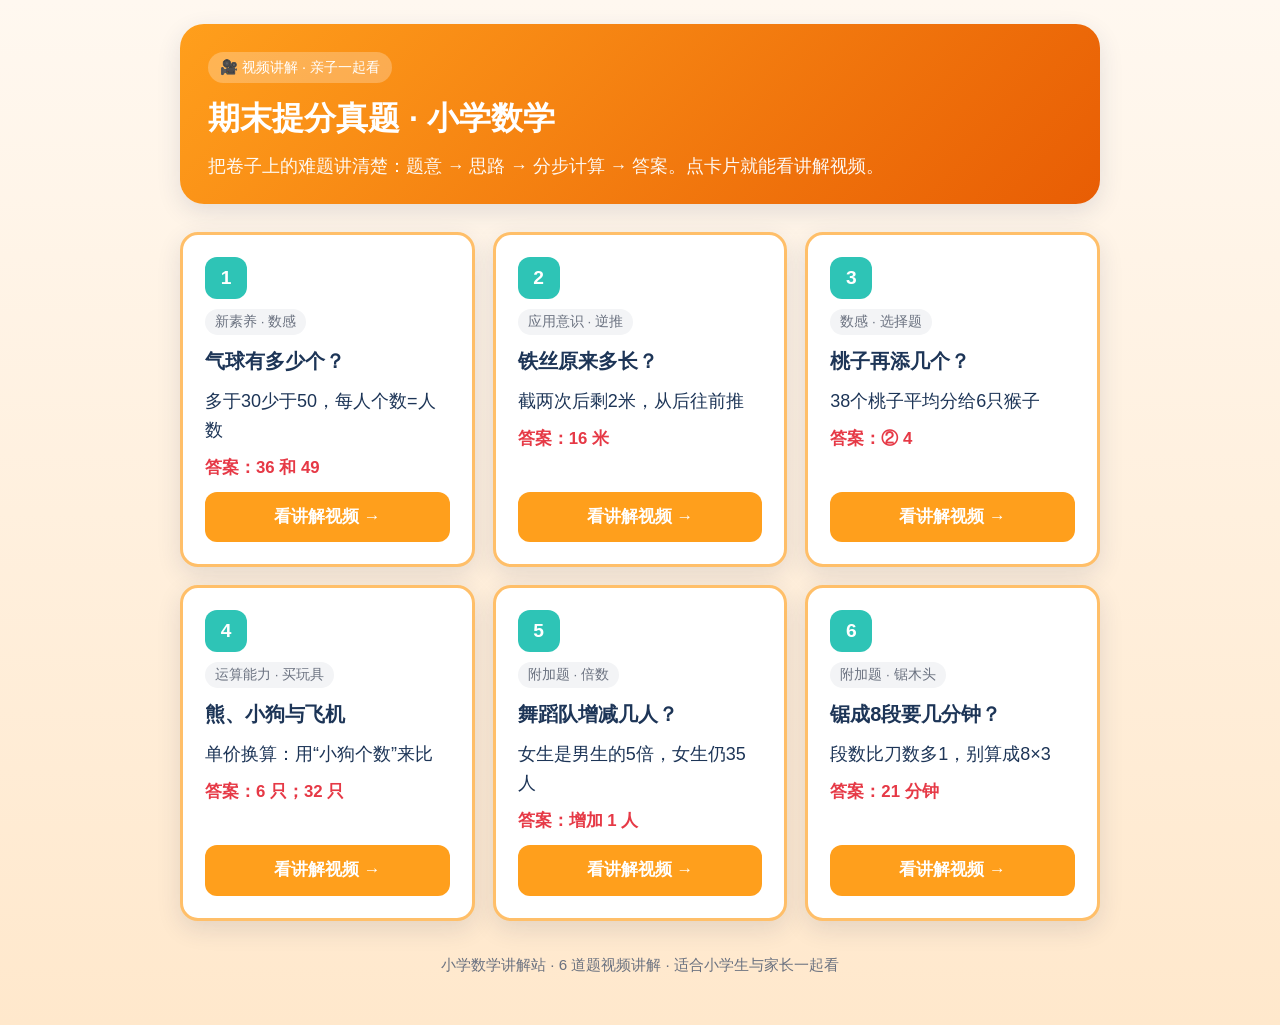
==== index.html @ 0ad85eb0 "Add elementary math lesson site with explainer videos" ====
<!DOCTYPE html>
<html lang="zh-CN">
<head>
  <meta charset="UTF-8" />
  <meta name="viewport" content="width=device-width, initial-scale=1" />
  <title>期末提分真题 · 小学数学讲解站</title>
  <link rel="stylesheet" href="style.css" />
</head>
<body>
  <div class="wrap">
    <header class="hero">
      <div class="badge">🎥 视频讲解 · 亲子一起看</div>
      <h1>期末提分真题 · 小学数学</h1>
      <p>把卷子上的难题讲清楚：题意 → 思路 → 分步计算 → 答案。点卡片就能看讲解视频。</p>
    </header>

    <div class="grid">
      <a class="card" href="q1.html">
        <div class="num">1</div>
        <span class="tag">新素养 · 数感</span>
        <h2>气球有多少个？</h2>
        <p>多于30少于50，每人个数=人数</p>
        <p class="ans">答案：36 和 49</p>
        <span class="btn">看讲解视频 →</span>
      </a>

      <a class="card" href="q2.html">
        <div class="num">2</div>
        <span class="tag">应用意识 · 逆推</span>
        <h2>铁丝原来多长？</h2>
        <p>截两次后剩2米，从后往前推</p>
        <p class="ans">答案：16 米</p>
        <span class="btn">看讲解视频 →</span>
      </a>

      <a class="card" href="q3.html">
        <div class="num">3</div>
        <span class="tag">数感 · 选择题</span>
        <h2>桃子再添几个？</h2>
        <p>38个桃子平均分给6只猴子</p>
        <p class="ans">答案：② 4</p>
        <span class="btn">看讲解视频 →</span>
      </a>

      <a class="card" href="q4.html">
        <div class="num">4</div>
        <span class="tag">运算能力 · 买玩具</span>
        <h2>熊、小狗与飞机</h2>
        <p>单价换算：用“小狗个数”来比</p>
        <p class="ans">答案：6 只；32 只</p>
        <span class="btn">看讲解视频 →</span>
      </a>

      <a class="card" href="q5.html">
        <div class="num">5</div>
        <span class="tag">附加题 · 倍数</span>
        <h2>舞蹈队增减几人？</h2>
        <p>女生是男生的5倍，女生仍35人</p>
        <p class="ans">答案：增加 1 人</p>
        <span class="btn">看讲解视频 →</span>
      </a>

      <a class="card" href="q6.html">
        <div class="num">6</div>
        <span class="tag">附加题 · 锯木头</span>
        <h2>锯成8段要几分钟？</h2>
        <p>段数比刀数多1，别算成8×3</p>
        <p class="ans">答案：21 分钟</p>
        <span class="btn">看讲解视频 →</span>
      </a>
    </div>

    <footer>小学数学讲解站 · 6 道题视频讲解 · 适合小学生与家长一起看</footer>
  </div>
</body>
</html>
---- style.css ----
* { box-sizing: border-box; margin: 0; padding: 0; }
:root {
  --bg: #FFF8F0;
  --card: #FFFFFF;
  --primary: #FF9F1C;
  --accent: #2EC4B6;
  --danger: #E63946;
  --text: #1D3557;
  --muted: #6B7280;
  --shadow: 0 8px 24px rgba(29, 53, 87, 0.12);
  --radius: 18px;
}
body {
  font-family: "Noto Sans CJK SC", "PingFang SC", "Microsoft YaHei", "Hiragino Sans GB", sans-serif;
  background: linear-gradient(180deg, #FFF8F0 0%, #FFE8CC 100%);
  color: var(--text);
  min-height: 100vh;
  line-height: 1.6;
  font-size: 18px;
}
a { color: inherit; text-decoration: none; }
.wrap { max-width: 960px; margin: 0 auto; padding: 24px 20px 48px; }
header.hero {
  background: linear-gradient(135deg, #FF9F1C, #E85D04);
  color: #fff;
  border-radius: 24px;
  padding: 28px 28px 24px;
  box-shadow: var(--shadow);
  margin-bottom: 28px;
}
header.hero h1 { font-size: 2rem; margin-bottom: 8px; }
header.hero p { font-size: 1.1rem; opacity: 0.95; }
.badge {
  display: inline-block;
  background: rgba(255,255,255,0.25);
  padding: 4px 12px;
  border-radius: 999px;
  font-size: 0.9rem;
  margin-bottom: 10px;
}
.grid {
  display: grid;
  grid-template-columns: repeat(auto-fill, minmax(280px, 1fr));
  gap: 18px;
}
.card {
  background: var(--card);
  border-radius: var(--radius);
  padding: 22px;
  box-shadow: var(--shadow);
  border: 3px solid #FFBF69;
  transition: transform .15s, border-color .15s;
  display: flex;
  flex-direction: column;
  gap: 10px;
}
.card:hover { transform: translateY(-3px); border-color: var(--accent); }
.card .num {
  width: 42px; height: 42px;
  border-radius: 12px;
  background: var(--accent);
  color: #fff;
  display: flex; align-items: center; justify-content: center;
  font-weight: 700; font-size: 1.2rem;
}
.card h2 { font-size: 1.25rem; }
.card .tag {
  font-size: 0.85rem;
  color: var(--muted);
  background: #F3F4F6;
  padding: 2px 10px;
  border-radius: 999px;
  align-self: flex-start;
}
.card .ans {
  color: var(--danger);
  font-weight: 700;
  font-size: 1.05rem;
}
.btn {
  display: inline-block;
  background: var(--primary);
  color: #fff !important;
  padding: 12px 20px;
  border-radius: 12px;
  font-weight: 700;
  font-size: 1.05rem;
  text-align: center;
  border: none;
  cursor: pointer;
  margin-top: auto;
}
.btn:hover { background: #E85D04; }
.btn-secondary { background: var(--accent); }
.btn-secondary:hover { background: #1A9B8E; }
.nav {
  display: flex; gap: 12px; flex-wrap: wrap;
  margin-bottom: 20px;
}
.panel {
  background: var(--card);
  border-radius: var(--radius);
  padding: 24px;
  box-shadow: var(--shadow);
  border: 3px solid #FFBF69;
  margin-bottom: 20px;
}
.panel h1 { font-size: 1.7rem; margin-bottom: 8px; }
.panel h2 {
  font-size: 1.25rem;
  margin: 18px 0 10px;
  color: #E85D04;
  border-left: 6px solid var(--primary);
  padding-left: 10px;
}
.stem {
  background: #FFF3E0;
  border-radius: 12px;
  padding: 16px;
  font-size: 1.15rem;
  margin: 12px 0;
}
.steps {
  background: #E8FFF9;
  border-radius: 12px;
  padding: 16px 16px 16px 36px;
  font-size: 1.1rem;
}
.steps li { margin: 8px 0; }
.answer-box {
  background: #FFE5E5;
  border: 2px dashed var(--danger);
  border-radius: 12px;
  padding: 14px 18px;
  font-size: 1.25rem;
  font-weight: 700;
  color: var(--danger);
  margin-top: 14px;
}
video {
  width: 100%;
  max-width: 100%;
  border-radius: 14px;
  background: #000;
  margin-top: 8px;
  box-shadow: var(--shadow);
}
.tip {
  color: var(--muted);
  font-size: 0.95rem;
  margin-top: 8px;
}
footer {
  text-align: center;
  color: var(--muted);
  margin-top: 32px;
  font-size: 0.95rem;
}
.worksheet {
  max-width: 100%;
  border-radius: 12px;
  margin-top: 12px;
  border: 2px solid #FFBF69;
}
@media (max-width: 600px) {
  header.hero h1 { font-size: 1.5rem; }
  body { font-size: 17px; }
}
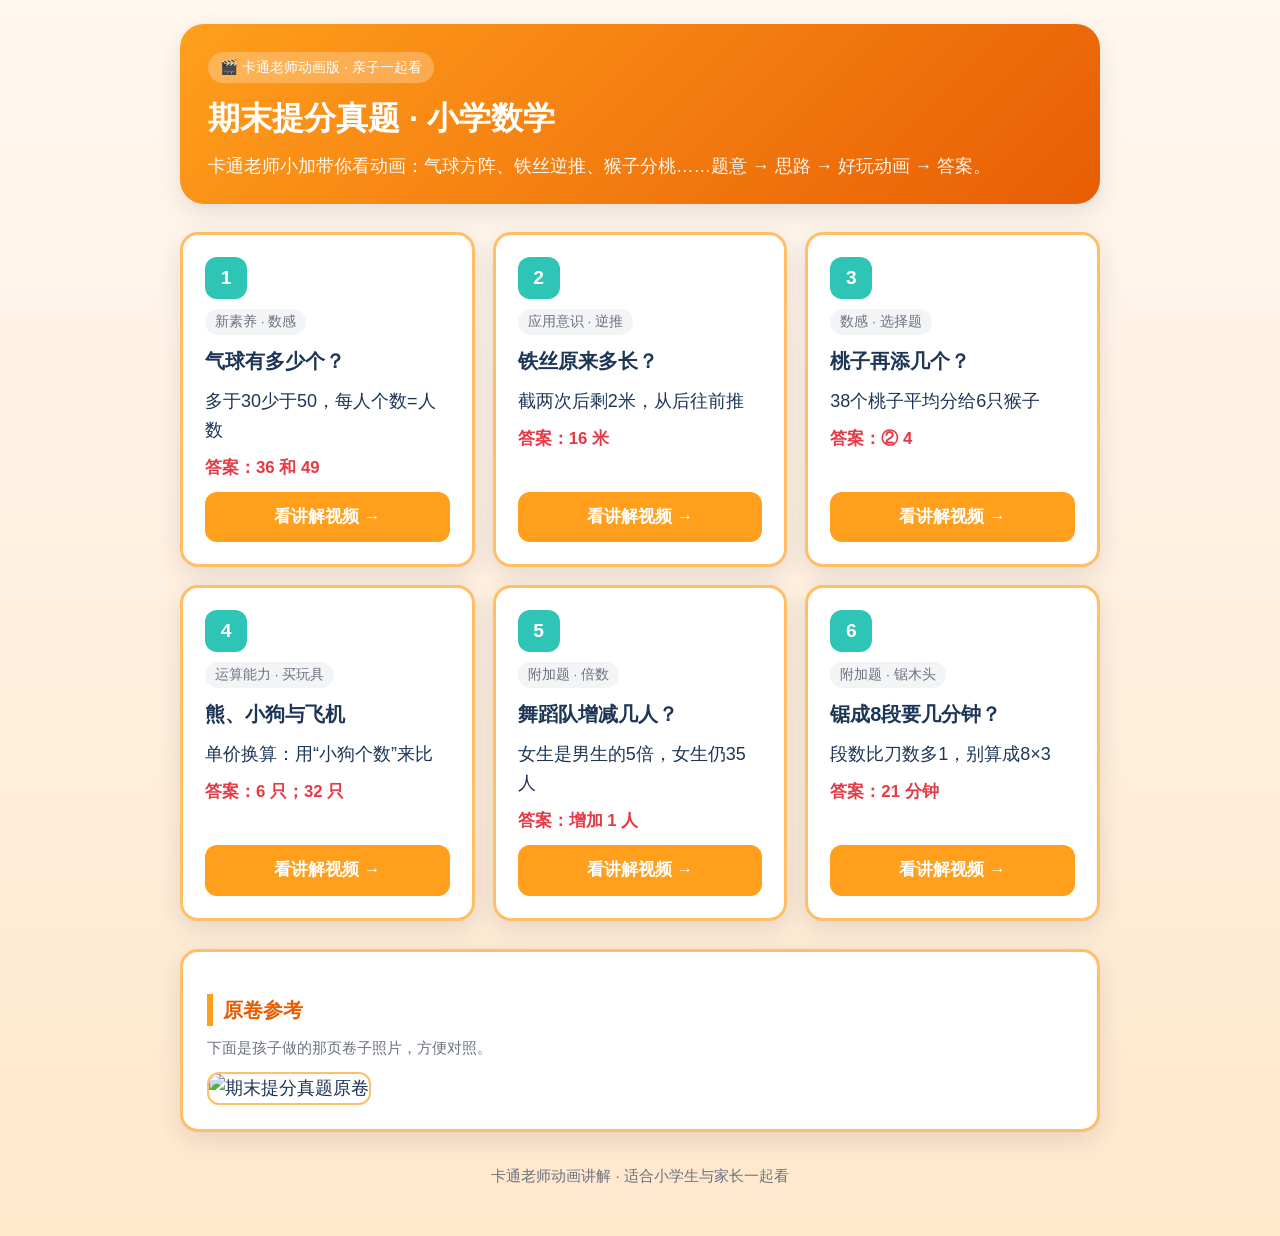
==== commit e85af39f: "Refresh lesson videos with cartoon teacher animations Replace static slide videos with lively Pillow" ====
--- a/index.html
+++ b/index.html
@@ -9,9 +9,9 @@
 <body>
   <div class="wrap">
     <header class="hero">
-      <div class="badge">🎥 视频讲解 · 亲子一起看</div>
+      <div class="badge">🎬 卡通老师动画版 · 亲子一起看</div>
       <h1>期末提分真题 · 小学数学</h1>
-      <p>把卷子上的难题讲清楚：题意 → 思路 → 分步计算 → 答案。点卡片就能看讲解视频。</p>
+      <p>卡通老师小加带你看动画：气球方阵、铁丝逆推、猴子分桃……题意 → 思路 → 好玩动画 → 答案。</p>
     </header>
 
     <div class="grid">
@@ -70,7 +70,13 @@
       </a>
     </div>
 
-    <footer>小学数学讲解站 · 6 道题视频讲解 · 适合小学生与家长一起看</footer>
+    <div class="panel" style="margin-top:28px">
+      <h2>原卷参考</h2>
+      <p class="tip">下面是孩子做的那页卷子照片，方便对照。</p>
+      <img class="worksheet" src="assets/worksheet.jpg" alt="期末提分真题原卷" />
+    </div>
+
+    <footer>卡通老师动画讲解 · 适合小学生与家长一起看</footer>
   </div>
 </body>
 </html>
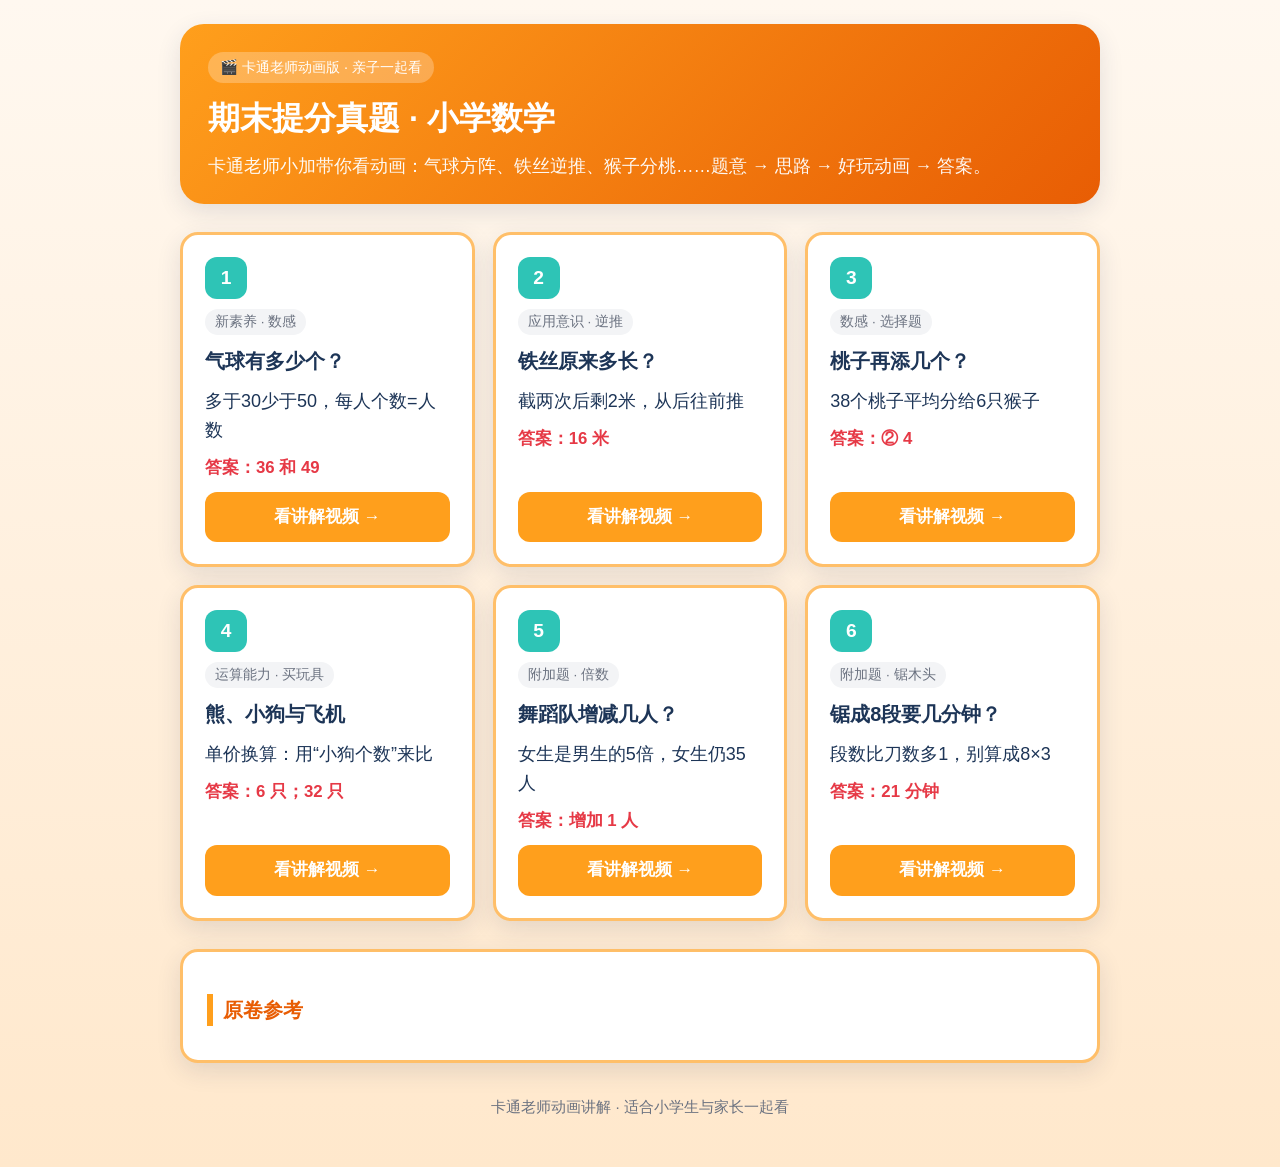
==== commit 7adba7fc: "fix: per-segment audio sync (no whole-video stretch) Rewrite assembly so each classroom clip gets it" ====
--- a/index.html
+++ b/index.html
@@ -72,9 +72,7 @@
 
     <div class="panel" style="margin-top:28px">
       <h2>原卷参考</h2>
-      <p class="tip">下面是孩子做的那页卷子照片，方便对照。</p>
-      <img class="worksheet" src="assets/worksheet.jpg" alt="期末提分真题原卷" />
-    </div>
+</div>
 
     <footer>卡通老师动画讲解 · 适合小学生与家长一起看</footer>
   </div>
